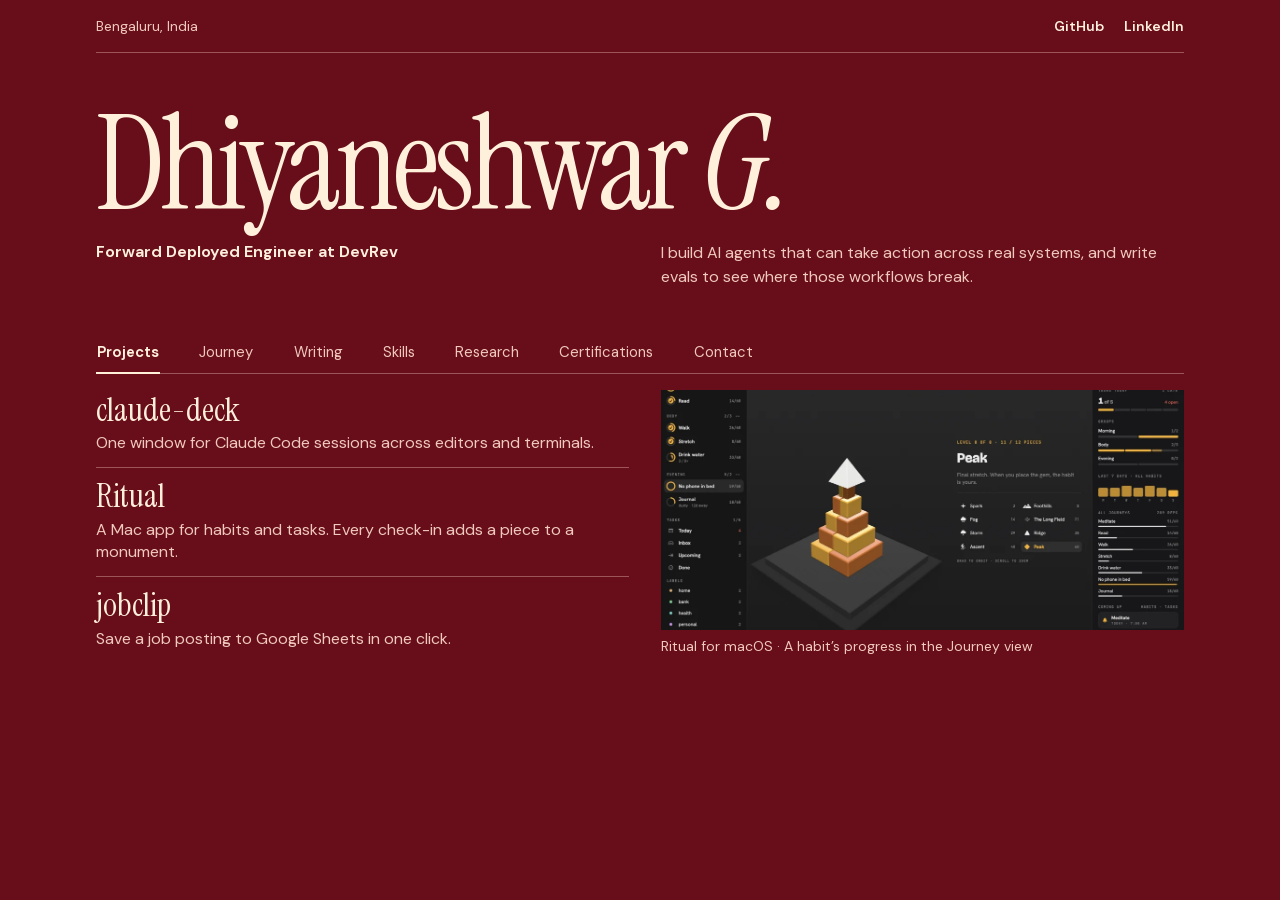
==== index.html @ d1f1e8f1 "Publish portfolio" ====
<!doctype html>
<html lang="en">
<head>
  <meta charset="utf-8">
  <meta name="viewport" content="width=device-width, initial-scale=1">
  <meta name="description" content="Dhiyaneshwar G, Forward Deployed Engineer at DevRev. Projects, experience, and writing.">
  <meta name="theme-color" content="#680d1a">
  <title>Dhiyaneshwar G.</title>
  <style>
    @font-face {
      font-family: 'Instrument Serif';
      src: url('fonts/instrument-serif.woff2') format('woff2');
      font-display: swap;
    }
    @font-face {
      font-family: 'Instrument Serif';
      src: url('fonts/instrument-serif-italic.woff2') format('woff2');
      font-style: italic;
      font-display: swap;
    }
    @font-face {
      font-family: 'DM Sans';
      src: url('fonts/dm-sans.woff2') format('woff2');
      font-weight: 400 700;
      font-display: swap;
    }

    :root {
      color-scheme: dark;
      --wine: #680d1a;
      --cream: #fff0dc;
      --muted: #f0c9bd;
      --line: #f6d9c85c;
      --serif: 'Instrument Serif', Georgia, serif;
      font-family: 'DM Sans', system-ui, sans-serif;
      color: var(--cream);
      background: var(--wine);
    }
    *, *::before, *::after { box-sizing: border-box; }
    [hidden] { display: none !important; }
    body { margin: 0; }
    h1, h2, h3, p, figure { margin: 0; }
    a { color: inherit; text-underline-offset: .24em; }
    button { font: inherit; }
    :focus-visible { outline: 2px solid var(--cream); outline-offset: 4px; }
    .wrap { width: min(68rem, calc(100% - 6rem)); margin-inline: auto; }
    .skip {
      position: absolute;
      inset: .75rem auto auto .75rem;
      z-index: 2;
      padding: .6rem .85rem;
      transform: translateY(-200%);
      background: var(--cream);
      color: var(--wine);
    }
    .skip:focus { transform: none; }
    .masthead {
      display: flex;
      align-items: center;
      justify-content: space-between;
      gap: .65rem 1rem;
      padding-block: 1.05rem;
      border-bottom: 1px solid var(--line);
      font-size: .875rem;
    }
    .location { color: var(--muted); }
    .links { display: flex; flex-wrap: wrap; gap: .4rem 1.25rem; }
    .links a { font-weight: 600; text-decoration: none; }
    .links a:hover { text-decoration: underline; }

    .intro { padding-block: clamp(2rem, 4.15vw, 4rem) clamp(1.75rem, 3.4vw, 3rem); }
    h1 {
      font: 400 clamp(4rem, 10.3vw, 9.75rem)/.88 var(--serif);
      letter-spacing: -.037em;
    }
    h1 em { font-weight: 400; }
    .intro-copy {
      display: grid;
      grid-template-columns: minmax(0, 1.02fr) minmax(0, 1fr);
      gap: .45rem 2rem;
      margin-top: 1.2rem;
    }
    .role { color: var(--cream); font-size: 1rem; font-weight: 650; }
    .bio { max-width: 46ch; color: var(--muted); line-height: 1.48; }

    .tabs {
      display: flex;
      flex-wrap: wrap;
      gap: 0 clamp(1rem, 3.1vw, 2.4rem);
      border-bottom: 1px solid var(--line);
    }
    .tabs button {
      min-height: 2.65rem;
      margin-bottom: -1px;
      padding: .6rem .06rem .63rem;
      border: 0;
      border-bottom: 2px solid transparent;
      color: var(--muted);
      background: transparent;
      cursor: pointer;
      font-size: .925rem;
    }
    .tabs button:hover, .tabs button[aria-selected='true'] { color: var(--cream); }
    .tabs button[aria-selected='true'] { border-bottom-color: var(--cream); font-weight: 650; }
    .panel { padding-block: 1rem 2.75rem; }
    .project-spread, .journey-spread {
      display: grid;
      grid-template-columns: minmax(0, 1.02fr) minmax(0, 1fr);
      align-items: start;
      gap: 1.1rem 2rem;
    }
    .project-list { list-style: none; margin: 0; padding: 0; }
    .project-list li + li { border-top: 1px solid var(--line); }
    .project-link { display: block; padding: .68rem 0 .8rem; text-decoration: none; }
    .project-list li:first-child .project-link { padding-top: .15rem; }
    .project-link h2 { font: 400 2.05rem/1.08 var(--serif); }
    .project-link p { margin-top: .26rem; color: var(--muted); line-height: 1.4; }
    .project-link:hover h2, .story:hover h2 { text-decoration: underline; text-decoration-thickness: 1px; }
    .feature { min-width: 0; }
    .feature a { display: block; }
    .feature img {
      display: block;
      width: 100%;
      max-height: 15rem;
      object-fit: cover;
      object-position: 50% 53%;
    }
    .feature figcaption { margin-top: .42rem; color: var(--muted); font-size: .875rem; }

    .route {
      position: relative;
      min-height: 11rem;
      margin: 0;
      padding: 0;
      list-style: none;
      border-bottom: 1px solid var(--line);
      background: repeating-linear-gradient(0deg, transparent 0 1.49rem, #fff0dc14 1.5rem 1.55rem);
    }
    .route::before {
      content: '';
      position: absolute;
      inset: 0;
      background: var(--muted);
      clip-path: polygon(16% 36%, 50% 56%, 83% 30%, 83% 31%, 50% 57%, 16% 37%);
    }
    .route li { position: absolute; left: var(--x); top: var(--y); width: 31%; transform: translate(-50%, -.55rem); }
    .route .bengaluru { --x: 16%; --y: 36%; }
    .route .vellore { --x: 50%; --y: 56%; }
    .route .chennai { --x: 83%; --y: 30%; }
    .stop {
      display: grid;
      justify-items: center;
      gap: .3rem;
      width: 100%;
      padding: .18rem 0;
      border: 0;
      color: var(--cream);
      background: transparent;
      cursor: pointer;
      font-weight: 650;
    }
    .stop::before { content: ''; width: .85rem; height: .85rem; border: 1px solid var(--cream); border-radius: 50%; background: var(--wine); }
    .stop:hover::before, .stop[aria-pressed='true']::before { background: var(--cream); }
    .stop[aria-pressed='true'] .stop-name { text-decoration: underline; text-underline-offset: .2em; }
    .city, .date { color: var(--muted); font-size: .875rem; font-weight: 400; }
    .journey-entry h2, .story h2 { margin: .22rem 0 .4rem; font: 400 2rem/1.1 var(--serif); }
    .journey-entry .detail { color: var(--muted); line-height: 1.5; }
    .story { display: block; width: min(100%, 39rem); padding: .25rem 0 1rem; text-decoration: none; }
    .story .date { margin-bottom: .4rem; }
    .story + .story { padding-top: .75rem; border-top: 1px solid var(--line); }
    .story p:not(.date), .compact-list dd, .contact p { color: var(--muted); line-height: 1.5; }
    .compact-list { width: min(100%, 43rem); margin: 0; }
    .compact-list > div { padding-block: .62rem; }
    .compact-list > div:first-child { padding-top: .2rem; }
    .compact-list > div + div { border-top: 1px solid var(--line); }
    .compact-list dt { font: 400 1.7rem/1.05 var(--serif); }
    .compact-list dd { margin: .28rem 0 0; }
    .contact a { color: var(--cream); }

    @media (max-width: 44rem) {
      .wrap { width: calc(100% - 2.5rem); }
      .intro-copy, .project-spread, .journey-spread { grid-template-columns: 1fr; }
      .intro { padding-block: 2.4rem 1.4rem; }
      h1 { font-size: clamp(3.25rem, 12.1vw, 5.8rem); }
      .bio { max-width: 52ch; }
      .feature img { max-height: 12.5rem; }
    }
    @media (max-width: 24rem) {
      .wrap { width: calc(100% - 2rem); }
      .links { gap: .3rem .8rem; }
      .tabs { column-gap: 1.05rem; }
      h1 { font-size: clamp(2.85rem, 12.5vw, 3.5rem); }
    }
  </style>
</head>
<body>
  <a class="skip" href="#work">Skip to work</a>
  <header class="masthead wrap">
    <p class="location">Bengaluru, India</p>
    <nav class="links" aria-label="Find me online">
      <a href="https://github.com/Dhiyaneshwar05">GitHub</a>
      <a href="https://www.linkedin.com/in/dhiyanesh-g/">LinkedIn</a>
    </nav>
  </header>

  <main class="wrap" id="work" tabindex="-1">
    <div class="intro">
      <h1>Dhiyaneshwar <em>G.</em></h1>
      <div class="intro-copy">
        <p class="role">Forward Deployed Engineer at DevRev</p>
        <p class="bio">I build AI agents that can take action across real systems, and write evals to see where those workflows break.</p>
      </div>
    </div>

    <div class="tabs" role="tablist" aria-label="Portfolio sections">
      <button type="button" role="tab" id="tab-projects" aria-controls="projects" aria-selected="true">Projects</button>
      <button type="button" role="tab" id="tab-journey" aria-controls="journey" aria-selected="false" tabindex="-1">Journey</button>
      <button type="button" role="tab" id="tab-writing" aria-controls="writing" aria-selected="false" tabindex="-1">Writing</button>
      <button type="button" role="tab" id="tab-skills" aria-controls="skills" aria-selected="false" tabindex="-1">Skills</button>
      <button type="button" role="tab" id="tab-research" aria-controls="research" aria-selected="false" tabindex="-1">Research</button>
      <button type="button" role="tab" id="tab-certifications" aria-controls="certifications" aria-selected="false" tabindex="-1">Certifications</button>
      <button type="button" role="tab" id="tab-contact" aria-controls="contact" aria-selected="false" tabindex="-1">Contact</button>
    </div>

    <section class="panel" id="projects" role="tabpanel" aria-labelledby="tab-projects">
      <div class="project-spread">
        <ul class="project-list">
          <li><a class="project-link" href="https://github.com/Dhiyaneshwar05/claude-deck">
            <h2>claude-deck</h2>
            <p>One window for Claude Code sessions across editors and terminals.</p>
          </a></li>
          <li><a class="project-link" href="https://github.com/Dhiyaneshwar05/ritual">
            <h2>Ritual</h2>
            <p>A Mac app for habits and tasks. Every check-in adds a piece to a monument.</p>
          </a></li>
          <li><a class="project-link" href="https://github.com/Dhiyaneshwar05/jobclip">
            <h2>jobclip</h2>
            <p>Save a job posting to Google Sheets in one click.</p>
          </a></li>
        </ul>
        <figure class="feature">
          <a href="https://github.com/Dhiyaneshwar05/ritual"><img src="assets/ritual-journey.webp" width="1120" height="700" alt="Ritual for macOS showing a monument built from habit check-ins"></a>
          <figcaption>Ritual for macOS · A habit’s progress in the Journey view</figcaption>
        </figure>
      </div>
    </section>

    <section class="panel" id="journey" role="tabpanel" aria-labelledby="tab-journey" hidden>
      <div class="journey-spread">
        <ol class="route" aria-label="Experience and education by city">
          <li class="vellore"><button class="stop" type="button" aria-pressed="false" aria-controls="stop-vit"><span class="stop-name">VIT</span><span class="city">Vellore</span></button></li>
          <li class="chennai"><button class="stop" type="button" aria-pressed="false" aria-controls="stop-nokia"><span class="stop-name">Nokia</span><span class="city">Chennai</span></button></li>
          <li class="bengaluru"><button class="stop" type="button" aria-pressed="true" aria-controls="stop-devrev"><span class="stop-name">DevRev</span><span class="city">Bengaluru</span></button></li>
        </ol>
        <div>
          <article class="journey-entry" id="stop-vit" hidden>
            <p class="date">2019–2024</p>
            <h2>Vellore Institute of Technology</h2>
            <p class="detail">Integrated M.Tech in Computer Science, specializing in Data Science.</p>
          </article>
          <article class="journey-entry" id="stop-nokia" hidden>
            <p class="date">Aug 2023–May 2024</p>
            <h2>Nokia · R&amp;D software engineering intern</h2>
            <p class="detail">Built Python automation and prototyped retrieval-augmented tooling.</p>
          </article>
          <article class="journey-entry" id="stop-devrev">
            <p class="date">Nov 2024–present</p>
            <h2>DevRev · Forward Deployed Engineer</h2>
            <p class="detail">Build and deploy AI agents with customer teams. Work across tool integrations, workflow reliability, and evals before rollout.</p>
          </article>
        </div>
      </div>
    </section>

    <section class="panel" id="writing" role="tabpanel" aria-labelledby="tab-writing" hidden>
      <a class="story" href="https://medium.com/@dhiyanu/riding-the-wave-of-generative-ai-navigating-collaboration-innovation-and-the-future-72f41212630f">
        <p class="date"><time datetime="2024-05-24">May 24, 2024</time> · Medium</p>
        <h2>Riding the Wave of Generative AI, LLMs: Navigating Collaboration, Innovation, and the Future</h2>
      </a>
      <a class="story" href="https://in.linkedin.com/in/dhiyanesh-g">
        <p class="date">LinkedIn</p>
        <h2>Posts and updates</h2>
        <p>Short updates on applied AI and my work at DevRev.</p>
      </a>
    </section>

    <section class="panel" id="skills" role="tabpanel" aria-labelledby="tab-skills" hidden>
      <dl class="compact-list">
        <div><dt>AI agents</dt><dd>Agent harnesses, tool calling, MCP, and multi-step workflows.</dd></div>
        <div><dt>Evaluation and retrieval</dt><dd>Multi-turn evals, LLM-as-judge, and retrieval-augmented generation.</dd></div>
        <div><dt>Development</dt><dd>Python, SQL, TypeScript, FastAPI, Docker, and AWS Bedrock.</dd></div>
      </dl>
    </section>

    <section class="panel" id="research" role="tabpanel" aria-labelledby="tab-research" hidden>
      <dl class="compact-list">
        <div><dt>Coding agent harnesses</dt><dd>Explored how editors and terminals expose session events while planning claude-deck.</dd></div>
        <div><dt>Agent evals</dt><dd>Exploring how to test tool choices and outcomes across a whole conversation.</dd></div>
      </dl>
    </section>

    <section class="panel" id="certifications" role="tabpanel" aria-labelledby="tab-certifications" hidden>
      <dl class="compact-list">
        <div><dt>Machine Learning Specialization</dt><dd>Stanford Online · Coursera</dd></div>
        <div><dt>Google Data Analytics</dt><dd>Google · Coursera</dd></div>
        <div><dt>OCI Generative AI Certified Professional</dt><dd>Oracle · Issued July 2024, expired July 2026</dd></div>
      </dl>
    </section>

    <section class="panel contact" id="contact" role="tabpanel" aria-labelledby="tab-contact" hidden>
      <p>For work or collaborations, <a href="https://www.linkedin.com/in/dhiyanesh-g/">reach me on LinkedIn</a>.</p>
    </section>
  </main>

  <script>
    const tabs = Array.from(document.querySelectorAll('[role="tab"]'));
    const stops = Array.from(document.querySelectorAll('.stop'));

    function selectTab(tab) {
      for (const item of tabs) {
        const selected = item === tab;
        item.setAttribute('aria-selected', selected);
        item.tabIndex = selected ? 0 : -1;
        document.getElementById(item.getAttribute('aria-controls')).hidden = !selected;
      }
    }

    function openTab(tab) {
      const hash = '#' + tab.getAttribute('aria-controls');
      if (location.hash !== hash) history.pushState(null, '', hash);
      selectTab(tab);
    }

    function restoreTab() {
      const panel = location.hash.slice(1);
      selectTab(tabs.find((tab) => tab.getAttribute('aria-controls') === panel) || tabs[0]);
    }

    tabs.forEach((tab, index) => {
      tab.addEventListener('click', () => openTab(tab));
      tab.addEventListener('keydown', (event) => {
        const destinations = {
          ArrowRight: (index + 1) % tabs.length,
          ArrowLeft: (index + tabs.length - 1) % tabs.length,
          Home: 0,
          End: tabs.length - 1
        };
        if (!Object.hasOwn(destinations, event.key)) return;
        event.preventDefault();
        const next = tabs[destinations[event.key]];
        openTab(next);
        next.focus();
      });
    });

    stops.forEach((stop) => {
      stop.addEventListener('click', () => {
        for (const item of stops) {
          const selected = item === stop;
          item.setAttribute('aria-pressed', selected);
          document.getElementById(item.getAttribute('aria-controls')).hidden = !selected;
        }
      });
    });

    window.addEventListener('hashchange', restoreTab);
    restoreTab();
  </script>
</body>
</html>
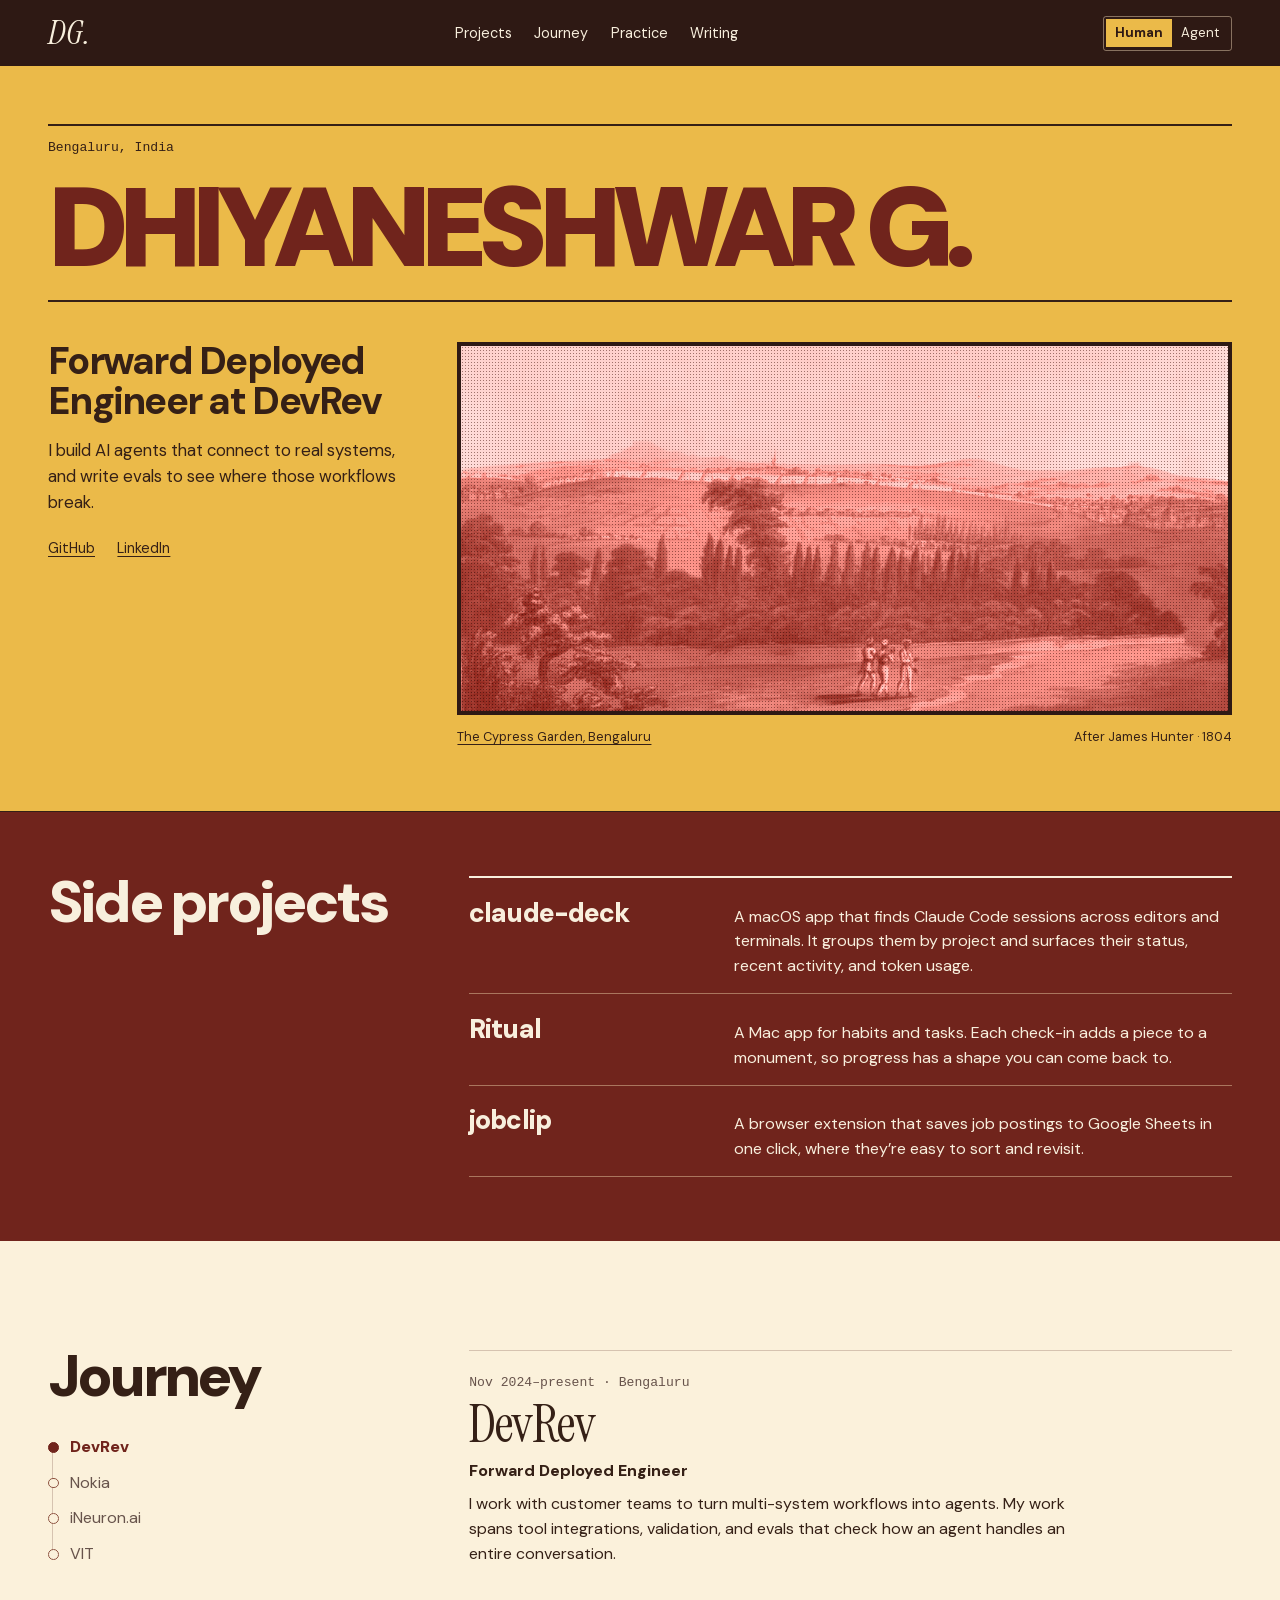
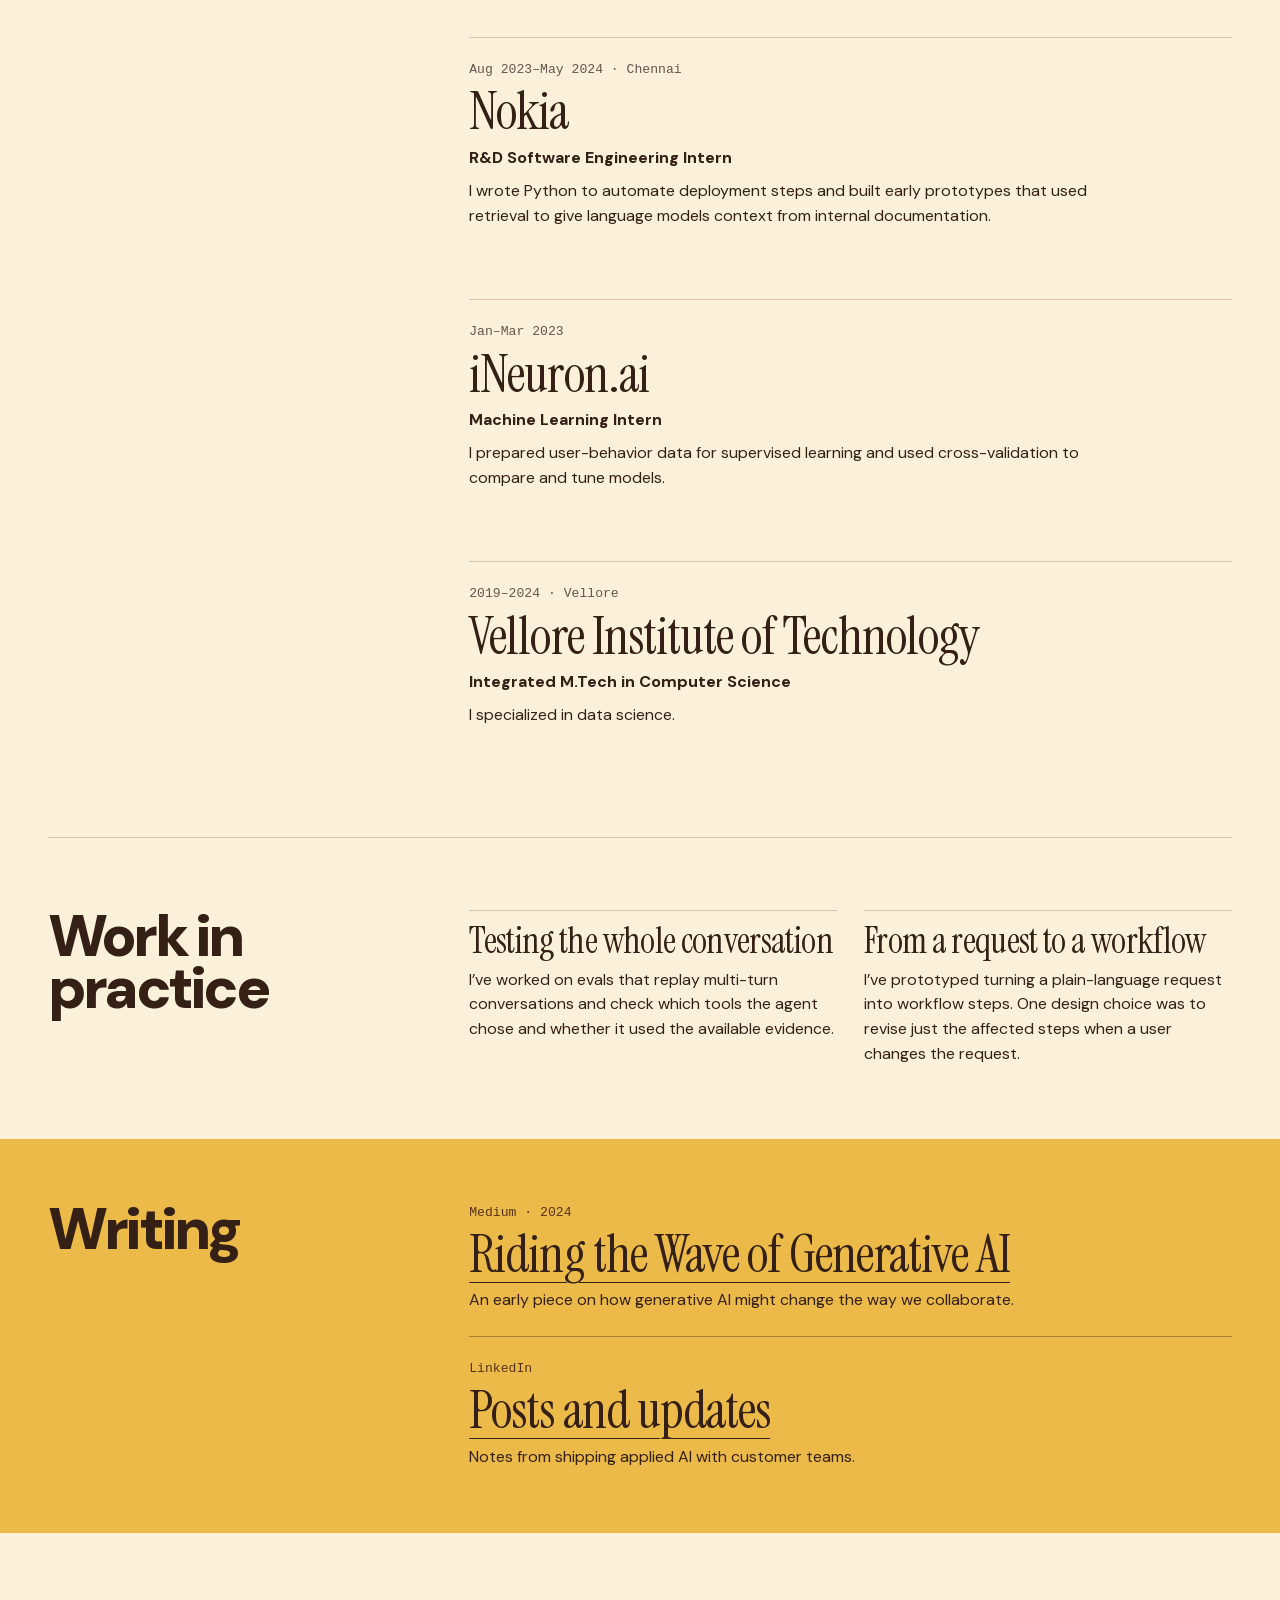
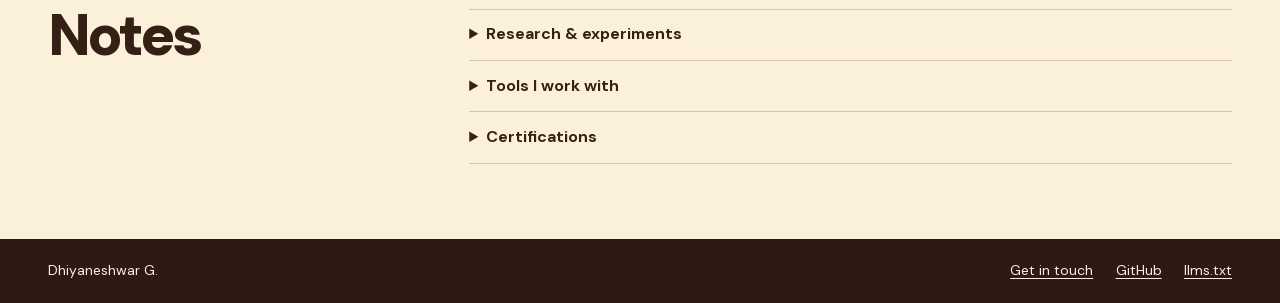
==== commit 54a8978e: "Publish Paperback portfolio and Agent view" ====
--- a/index.html
+++ b/index.html
@@ -3,368 +3,170 @@
 <head>
   <meta charset="utf-8">
   <meta name="viewport" content="width=device-width, initial-scale=1">
-  <meta name="description" content="Dhiyaneshwar G, Forward Deployed Engineer at DevRev. Projects, experience, and writing.">
-  <meta name="theme-color" content="#680d1a">
-  <title>Dhiyaneshwar G.</title>
-  <style>
-    @font-face {
-      font-family: 'Instrument Serif';
-      src: url('fonts/instrument-serif.woff2') format('woff2');
-      font-display: swap;
-    }
-    @font-face {
-      font-family: 'Instrument Serif';
-      src: url('fonts/instrument-serif-italic.woff2') format('woff2');
-      font-style: italic;
-      font-display: swap;
-    }
-    @font-face {
-      font-family: 'DM Sans';
-      src: url('fonts/dm-sans.woff2') format('woff2');
-      font-weight: 400 700;
-      font-display: swap;
-    }
-
-    :root {
-      color-scheme: dark;
-      --wine: #680d1a;
-      --cream: #fff0dc;
-      --muted: #f0c9bd;
-      --line: #f6d9c85c;
-      --serif: 'Instrument Serif', Georgia, serif;
-      font-family: 'DM Sans', system-ui, sans-serif;
-      color: var(--cream);
-      background: var(--wine);
-    }
-    *, *::before, *::after { box-sizing: border-box; }
-    [hidden] { display: none !important; }
-    body { margin: 0; }
-    h1, h2, h3, p, figure { margin: 0; }
-    a { color: inherit; text-underline-offset: .24em; }
-    button { font: inherit; }
-    :focus-visible { outline: 2px solid var(--cream); outline-offset: 4px; }
-    .wrap { width: min(68rem, calc(100% - 6rem)); margin-inline: auto; }
-    .skip {
-      position: absolute;
-      inset: .75rem auto auto .75rem;
-      z-index: 2;
-      padding: .6rem .85rem;
-      transform: translateY(-200%);
-      background: var(--cream);
-      color: var(--wine);
-    }
-    .skip:focus { transform: none; }
-    .masthead {
-      display: flex;
-      align-items: center;
-      justify-content: space-between;
-      gap: .65rem 1rem;
-      padding-block: 1.05rem;
-      border-bottom: 1px solid var(--line);
-      font-size: .875rem;
-    }
-    .location { color: var(--muted); }
-    .links { display: flex; flex-wrap: wrap; gap: .4rem 1.25rem; }
-    .links a { font-weight: 600; text-decoration: none; }
-    .links a:hover { text-decoration: underline; }
-
-    .intro { padding-block: clamp(2rem, 4.15vw, 4rem) clamp(1.75rem, 3.4vw, 3rem); }
-    h1 {
-      font: 400 clamp(4rem, 10.3vw, 9.75rem)/.88 var(--serif);
-      letter-spacing: -.037em;
-    }
-    h1 em { font-weight: 400; }
-    .intro-copy {
-      display: grid;
-      grid-template-columns: minmax(0, 1.02fr) minmax(0, 1fr);
-      gap: .45rem 2rem;
-      margin-top: 1.2rem;
-    }
-    .role { color: var(--cream); font-size: 1rem; font-weight: 650; }
-    .bio { max-width: 46ch; color: var(--muted); line-height: 1.48; }
-
-    .tabs {
-      display: flex;
-      flex-wrap: wrap;
-      gap: 0 clamp(1rem, 3.1vw, 2.4rem);
-      border-bottom: 1px solid var(--line);
-    }
-    .tabs button {
-      min-height: 2.65rem;
-      margin-bottom: -1px;
-      padding: .6rem .06rem .63rem;
-      border: 0;
-      border-bottom: 2px solid transparent;
-      color: var(--muted);
-      background: transparent;
-      cursor: pointer;
-      font-size: .925rem;
-    }
-    .tabs button:hover, .tabs button[aria-selected='true'] { color: var(--cream); }
-    .tabs button[aria-selected='true'] { border-bottom-color: var(--cream); font-weight: 650; }
-    .panel { padding-block: 1rem 2.75rem; }
-    .project-spread, .journey-spread {
-      display: grid;
-      grid-template-columns: minmax(0, 1.02fr) minmax(0, 1fr);
-      align-items: start;
-      gap: 1.1rem 2rem;
-    }
-    .project-list { list-style: none; margin: 0; padding: 0; }
-    .project-list li + li { border-top: 1px solid var(--line); }
-    .project-link { display: block; padding: .68rem 0 .8rem; text-decoration: none; }
-    .project-list li:first-child .project-link { padding-top: .15rem; }
-    .project-link h2 { font: 400 2.05rem/1.08 var(--serif); }
-    .project-link p { margin-top: .26rem; color: var(--muted); line-height: 1.4; }
-    .project-link:hover h2, .story:hover h2 { text-decoration: underline; text-decoration-thickness: 1px; }
-    .feature { min-width: 0; }
-    .feature a { display: block; }
-    .feature img {
-      display: block;
-      width: 100%;
-      max-height: 15rem;
-      object-fit: cover;
-      object-position: 50% 53%;
-    }
-    .feature figcaption { margin-top: .42rem; color: var(--muted); font-size: .875rem; }
-
-    .route {
-      position: relative;
-      min-height: 11rem;
-      margin: 0;
-      padding: 0;
-      list-style: none;
-      border-bottom: 1px solid var(--line);
-      background: repeating-linear-gradient(0deg, transparent 0 1.49rem, #fff0dc14 1.5rem 1.55rem);
-    }
-    .route::before {
-      content: '';
-      position: absolute;
-      inset: 0;
-      background: var(--muted);
-      clip-path: polygon(16% 36%, 50% 56%, 83% 30%, 83% 31%, 50% 57%, 16% 37%);
-    }
-    .route li { position: absolute; left: var(--x); top: var(--y); width: 31%; transform: translate(-50%, -.55rem); }
-    .route .bengaluru { --x: 16%; --y: 36%; }
-    .route .vellore { --x: 50%; --y: 56%; }
-    .route .chennai { --x: 83%; --y: 30%; }
-    .stop {
-      display: grid;
-      justify-items: center;
-      gap: .3rem;
-      width: 100%;
-      padding: .18rem 0;
-      border: 0;
-      color: var(--cream);
-      background: transparent;
-      cursor: pointer;
-      font-weight: 650;
-    }
-    .stop::before { content: ''; width: .85rem; height: .85rem; border: 1px solid var(--cream); border-radius: 50%; background: var(--wine); }
-    .stop:hover::before, .stop[aria-pressed='true']::before { background: var(--cream); }
-    .stop[aria-pressed='true'] .stop-name { text-decoration: underline; text-underline-offset: .2em; }
-    .city, .date { color: var(--muted); font-size: .875rem; font-weight: 400; }
-    .journey-entry h2, .story h2 { margin: .22rem 0 .4rem; font: 400 2rem/1.1 var(--serif); }
-    .journey-entry .detail { color: var(--muted); line-height: 1.5; }
-    .story { display: block; width: min(100%, 39rem); padding: .25rem 0 1rem; text-decoration: none; }
-    .story .date { margin-bottom: .4rem; }
-    .story + .story { padding-top: .75rem; border-top: 1px solid var(--line); }
-    .story p:not(.date), .compact-list dd, .contact p { color: var(--muted); line-height: 1.5; }
-    .compact-list { width: min(100%, 43rem); margin: 0; }
-    .compact-list > div { padding-block: .62rem; }
-    .compact-list > div:first-child { padding-top: .2rem; }
-    .compact-list > div + div { border-top: 1px solid var(--line); }
-    .compact-list dt { font: 400 1.7rem/1.05 var(--serif); }
-    .compact-list dd { margin: .28rem 0 0; }
-    .contact a { color: var(--cream); }
-
-    @media (max-width: 44rem) {
-      .wrap { width: calc(100% - 2.5rem); }
-      .intro-copy, .project-spread, .journey-spread { grid-template-columns: 1fr; }
-      .intro { padding-block: 2.4rem 1.4rem; }
-      h1 { font-size: clamp(3.25rem, 12.1vw, 5.8rem); }
-      .bio { max-width: 52ch; }
-      .feature img { max-height: 12.5rem; }
-    }
-    @media (max-width: 24rem) {
-      .wrap { width: calc(100% - 2rem); }
-      .links { gap: .3rem .8rem; }
-      .tabs { column-gap: 1.05rem; }
-      h1 { font-size: clamp(2.85rem, 12.5vw, 3.5rem); }
-    }
-  </style>
+  <meta name="description" content="Dhiyaneshwar G., Forward Deployed Engineer at DevRev. AI agents, evals, and side projects.">
+  <link rel="alternate" type="text/plain" href="llms.txt" title="Portfolio for LLMs">
+  <link rel="stylesheet" href="style.css">
+  <link rel="stylesheet" href="paperback.css">
+  <title>Dhiyaneshwar G. — Portfolio</title>
 </head>
-<body>
-  <a class="skip" href="#work">Skip to work</a>
-  <header class="masthead wrap">
-    <p class="location">Bengaluru, India</p>
-    <nav class="links" aria-label="Find me online">
-      <a href="https://github.com/Dhiyaneshwar05">GitHub</a>
-      <a href="https://www.linkedin.com/in/dhiyanesh-g/">LinkedIn</a>
-    </nav>
+<body class="paperback">
+  <a class="skip" href="#main">Skip to content</a>
+  <header class="masthead">
+    <div class="wrap bar">
+      <a class="signature" href="#top" aria-label="Dhiyaneshwar G., back to top">DG.</a>
+      <nav class="sections" aria-label="Sections">
+        <a href="#work">Projects</a><a href="#journey">Journey</a><a href="#research">Practice</a><a href="#writing">Writing</a>
+      </nav>
+      <nav class="view" aria-label="Portfolio view">
+        <a href="./" aria-current="page">Human</a><a href="agent.html">Agent</a>
+      </nav>
+    </div>
   </header>
-
-  <main class="wrap" id="work" tabindex="-1">
-    <div class="intro">
-      <h1>Dhiyaneshwar <em>G.</em></h1>
-      <div class="intro-copy">
-        <p class="role">Forward Deployed Engineer at DevRev</p>
-        <p class="bio">I build AI agents that can take action across real systems, and write evals to see where those workflows break.</p>
-      </div>
-    </div>
-
-    <div class="tabs" role="tablist" aria-label="Portfolio sections">
-      <button type="button" role="tab" id="tab-projects" aria-controls="projects" aria-selected="true">Projects</button>
-      <button type="button" role="tab" id="tab-journey" aria-controls="journey" aria-selected="false" tabindex="-1">Journey</button>
-      <button type="button" role="tab" id="tab-writing" aria-controls="writing" aria-selected="false" tabindex="-1">Writing</button>
-      <button type="button" role="tab" id="tab-skills" aria-controls="skills" aria-selected="false" tabindex="-1">Skills</button>
-      <button type="button" role="tab" id="tab-research" aria-controls="research" aria-selected="false" tabindex="-1">Research</button>
-      <button type="button" role="tab" id="tab-certifications" aria-controls="certifications" aria-selected="false" tabindex="-1">Certifications</button>
-      <button type="button" role="tab" id="tab-contact" aria-controls="contact" aria-selected="false" tabindex="-1">Contact</button>
-    </div>
-
-    <section class="panel" id="projects" role="tabpanel" aria-labelledby="tab-projects">
-      <div class="project-spread">
-        <ul class="project-list">
-          <li><a class="project-link" href="https://github.com/Dhiyaneshwar05/claude-deck">
-            <h2>claude-deck</h2>
-            <p>One window for Claude Code sessions across editors and terminals.</p>
-          </a></li>
-          <li><a class="project-link" href="https://github.com/Dhiyaneshwar05/ritual">
-            <h2>Ritual</h2>
-            <p>A Mac app for habits and tasks. Every check-in adds a piece to a monument.</p>
-          </a></li>
-          <li><a class="project-link" href="https://github.com/Dhiyaneshwar05/jobclip">
-            <h2>jobclip</h2>
-            <p>Save a job posting to Google Sheets in one click.</p>
-          </a></li>
-        </ul>
-        <figure class="feature">
-          <a href="https://github.com/Dhiyaneshwar05/ritual"><img src="assets/ritual-journey.webp" width="1120" height="700" alt="Ritual for macOS showing a monument built from habit check-ins"></a>
-          <figcaption>Ritual for macOS · A habit’s progress in the Journey view</figcaption>
+  <main id="main">
+    <section class="cover" id="top" aria-labelledby="name">
+      <div class="wrap cover-grid">
+        <div class="paperback-title">
+          <p class="place">Bengaluru, India</p>
+          <h1 id="name">Dhiyaneshwar G.</h1>
+        </div>
+        <div class="cover-copy">
+          <p class="role">Forward Deployed Engineer at DevRev</p>
+          <p class="intro">I build AI agents that connect to real systems, and write evals to see where those workflows break.</p>
+          <div class="cover-links"><a href="https://github.com/Dhiyaneshwar05">GitHub</a><a href="https://www.linkedin.com/in/dhiyanesh-g/">LinkedIn</a></div>
+        </div>
+        <figure class="cover-art">
+          <div class="paperback-print" role="img" aria-label="An archival print of Bengaluru’s Cypress Garden, tinted oxblood with a halftone texture"></div>
+          <figcaption><a href="https://commons.wikimedia.org/wiki/File:East_view_of_Bangalore,_with_the_cypress_garden,_from_a_pagoda..jpg">The Cypress Garden, Bengaluru</a><span>After James Hunter · 1804</span></figcaption>
         </figure>
       </div>
     </section>
 
-    <section class="panel" id="journey" role="tabpanel" aria-labelledby="tab-journey" hidden>
-      <div class="journey-spread">
-        <ol class="route" aria-label="Experience and education by city">
-          <li class="vellore"><button class="stop" type="button" aria-pressed="false" aria-controls="stop-vit"><span class="stop-name">VIT</span><span class="city">Vellore</span></button></li>
-          <li class="chennai"><button class="stop" type="button" aria-pressed="false" aria-controls="stop-nokia"><span class="stop-name">Nokia</span><span class="city">Chennai</span></button></li>
-          <li class="bengaluru"><button class="stop" type="button" aria-pressed="true" aria-controls="stop-devrev"><span class="stop-name">DevRev</span><span class="city">Bengaluru</span></button></li>
-        </ol>
-        <div>
-          <article class="journey-entry" id="stop-vit" hidden>
-            <p class="date">2019–2024</p>
-            <h2>Vellore Institute of Technology</h2>
-            <p class="detail">Integrated M.Tech in Computer Science, specializing in Data Science.</p>
+    <section class="projects" id="work" aria-labelledby="projects-heading">
+      <div class="wrap section-grid">
+        <h2 id="projects-heading">Side projects</h2>
+        <ul class="project-list">
+          <li><a href="https://github.com/Dhiyaneshwar05/claude-deck"><strong>claude-deck</strong><span>A macOS app that finds Claude Code sessions across editors and terminals. It groups them by project and surfaces their status, recent activity, and token usage.</span></a></li>
+          <li><a href="https://github.com/Dhiyaneshwar05/ritual"><strong>Ritual</strong><span>A Mac app for habits and tasks. Each check-in adds a piece to a monument, so progress has a shape you can come back to.</span></a></li>
+          <li><a href="https://github.com/Dhiyaneshwar05/jobclip"><strong>jobclip</strong><span>A browser extension that saves job postings to Google Sheets in one click, where they’re easy to sort and revisit.</span></a></li>
+        </ul>
+      </div>
+    </section>
+
+    <section class="wrap section-grid journey" id="journey" aria-labelledby="journey-heading">
+      <div class="journey-index">
+        <h2 id="journey-heading">Journey</h2>
+        <nav aria-label="Journey milestones">
+          <ol>
+            <li><a href="#devrev" aria-current="location">DevRev</a></li>
+            <li><a href="#nokia">Nokia</a></li>
+            <li><a href="#ineuron">iNeuron.ai</a></li>
+            <li><a href="#vit">VIT</a></li>
+          </ol>
+        </nav>
+      </div>
+      <div class="chapters">
+        <article id="devrev">
+          <p class="dateline"><time datetime="2024-11">Nov 2024</time>–present · Bengaluru</p>
+          <h3>DevRev</h3>
+          <p class="chapter-role">Forward Deployed Engineer</p>
+          <p>I work with customer teams to turn multi-system workflows into agents. My work spans tool integrations, validation, and evals that check how an agent handles an entire conversation.</p>
+        </article>
+        <article id="nokia">
+          <p class="dateline"><time datetime="2023-08">Aug 2023</time>–<time datetime="2024-05">May 2024</time> · Chennai</p>
+          <h3>Nokia</h3>
+          <p class="chapter-role">R&amp;D Software Engineering Intern</p>
+          <p>I wrote Python to automate deployment steps and built early prototypes that used retrieval to give language models context from internal documentation.</p>
+        </article>
+        <article id="ineuron">
+          <p class="dateline"><time datetime="2023-01">Jan</time>–<time datetime="2023-03">Mar 2023</time></p>
+          <h3>iNeuron.ai</h3>
+          <p class="chapter-role">Machine Learning Intern</p>
+          <p>I prepared user-behavior data for supervised learning and used cross-validation to compare and tune models.</p>
+        </article>
+        <article id="vit">
+          <p class="dateline"><time datetime="2019">2019</time>–<time datetime="2024">2024</time> · Vellore</p>
+          <h3>Vellore Institute of Technology</h3>
+          <p class="chapter-role">Integrated M.Tech in Computer Science</p>
+          <p>I specialized in data science.</p>
+        </article>
+      </div>
+    </section>
+
+    <section class="wrap section-grid practice" id="research" aria-labelledby="research-heading">
+      <h2 id="research-heading">Work in practice</h2>
+      <div class="practice-list">
+        <article>
+          <h3>Testing the whole conversation</h3>
+          <p>I’ve worked on evals that replay multi-turn conversations and check which tools the agent chose and whether it used the available evidence.</p>
+        </article>
+        <article>
+          <h3>From a request to a workflow</h3>
+          <p>I’ve prototyped turning a plain-language request into workflow steps. One design choice was to revise just the affected steps when a user changes the request.</p>
+        </article>
+      </div>
+    </section>
+
+    <section class="writing" id="writing" aria-labelledby="writing-heading">
+      <div class="wrap section-grid">
+        <h2 id="writing-heading">Writing</h2>
+        <div class="writing-list">
+          <article>
+            <p class="dateline">Medium · <time datetime="2024">2024</time></p>
+            <h3><a href="https://medium.com/@dhiyanu/riding-the-wave-of-generative-ai-navigating-collaboration-innovation-and-the-future-72f41212630f">Riding the Wave of Generative AI</a></h3>
+            <p>An early piece on how generative AI might change the way we collaborate.</p>
           </article>
-          <article class="journey-entry" id="stop-nokia" hidden>
-            <p class="date">Aug 2023–May 2024</p>
-            <h2>Nokia · R&amp;D software engineering intern</h2>
-            <p class="detail">Built Python automation and prototyped retrieval-augmented tooling.</p>
-          </article>
-          <article class="journey-entry" id="stop-devrev">
-            <p class="date">Nov 2024–present</p>
-            <h2>DevRev · Forward Deployed Engineer</h2>
-            <p class="detail">Build and deploy AI agents with customer teams. Work across tool integrations, workflow reliability, and evals before rollout.</p>
+          <article>
+            <p class="dateline">LinkedIn</p>
+            <h3><a href="https://in.linkedin.com/in/dhiyanesh-g">Posts and updates</a></h3>
+            <p>Notes from shipping applied AI with customer teams.</p>
           </article>
         </div>
       </div>
     </section>
 
-    <section class="panel" id="writing" role="tabpanel" aria-labelledby="tab-writing" hidden>
-      <a class="story" href="https://medium.com/@dhiyanu/riding-the-wave-of-generative-ai-navigating-collaboration-innovation-and-the-future-72f41212630f">
-        <p class="date"><time datetime="2024-05-24">May 24, 2024</time> · Medium</p>
-        <h2>Riding the Wave of Generative AI, LLMs: Navigating Collaboration, Innovation, and the Future</h2>
-      </a>
-      <a class="story" href="https://in.linkedin.com/in/dhiyanesh-g">
-        <p class="date">LinkedIn</p>
-        <h2>Posts and updates</h2>
-        <p>Short updates on applied AI and my work at DevRev.</p>
-      </a>
-    </section>
-
-    <section class="panel" id="skills" role="tabpanel" aria-labelledby="tab-skills" hidden>
-      <dl class="compact-list">
-        <div><dt>AI agents</dt><dd>Agent harnesses, tool calling, MCP, and multi-step workflows.</dd></div>
-        <div><dt>Evaluation and retrieval</dt><dd>Multi-turn evals, LLM-as-judge, and retrieval-augmented generation.</dd></div>
-        <div><dt>Development</dt><dd>Python, SQL, TypeScript, FastAPI, Docker, and AWS Bedrock.</dd></div>
-      </dl>
-    </section>
-
-    <section class="panel" id="research" role="tabpanel" aria-labelledby="tab-research" hidden>
-      <dl class="compact-list">
-        <div><dt>Coding agent harnesses</dt><dd>Explored how editors and terminals expose session events while planning claude-deck.</dd></div>
-        <div><dt>Agent evals</dt><dd>Exploring how to test tool choices and outcomes across a whole conversation.</dd></div>
-      </dl>
-    </section>
-
-    <section class="panel" id="certifications" role="tabpanel" aria-labelledby="tab-certifications" hidden>
-      <dl class="compact-list">
-        <div><dt>Machine Learning Specialization</dt><dd>Stanford Online · Coursera</dd></div>
-        <div><dt>Google Data Analytics</dt><dd>Google · Coursera</dd></div>
-        <div><dt>OCI Generative AI Certified Professional</dt><dd>Oracle · Issued July 2024, expired July 2026</dd></div>
-      </dl>
-    </section>
-
-    <section class="panel contact" id="contact" role="tabpanel" aria-labelledby="tab-contact" hidden>
-      <p>For work or collaborations, <a href="https://www.linkedin.com/in/dhiyanesh-g/">reach me on LinkedIn</a>.</p>
+    <section class="wrap section-grid notes" id="notes" aria-labelledby="notes-heading">
+      <h2 id="notes-heading">Notes</h2>
+      <div class="details">
+        <details><summary>Research &amp; experiments</summary>
+          <p>I’ve been exploring how coding-agent harnesses expose session state to other tools.</p>
+          <p>I’ve also prototyped ways to turn documents into structured records and link generated answers back to their sources.</p>
+        </details>
+        <details><summary>Tools I work with</summary>
+          <p>Python, TypeScript, and SQL. Tool calling, MCP, retrieval, and multi-turn evals.</p>
+        </details>
+        <details><summary>Certifications</summary>
+          <ul><li>Machine Learning Specialization · Stanford Online, Coursera</li><li>Google Data Analytics · Coursera</li></ul>
+        </details>
+      </div>
     </section>
   </main>
-
+  <footer class="footer" id="contact">
+    <div class="wrap bar"><span>Dhiyaneshwar G.</span><nav aria-label="Contact and plain text"><a href="https://www.linkedin.com/in/dhiyanesh-g/">Get in touch</a><a href="https://github.com/Dhiyaneshwar05">GitHub</a><a href="llms.txt">llms.txt</a></nav></div>
+  </footer>
   <script>
-    const tabs = Array.from(document.querySelectorAll('[role="tab"]'));
-    const stops = Array.from(document.querySelectorAll('.stop'));
-
-    function selectTab(tab) {
-      for (const item of tabs) {
-        const selected = item === tab;
-        item.setAttribute('aria-selected', selected);
-        item.tabIndex = selected ? 0 : -1;
-        document.getElementById(item.getAttribute('aria-controls')).hidden = !selected;
+    const milestones = Array.from(document.querySelectorAll('.journey-index a'));
+    const chapters = milestones.map((link) => document.getElementById(link.hash.slice(1)));
+    const updateJourney = () => {
+      const readingLine = Math.min(150, window.innerHeight * 0.22);
+      const active = chapters.findLastIndex((chapter) => chapter.getBoundingClientRect().top <= readingLine);
+      for (const [index, link] of milestones.entries()) {
+        if (index === Math.max(0, active)) link.setAttribute('aria-current', 'location');
+        else link.removeAttribute('aria-current');
       }
+    };
+    let scheduled = false;
+    function queueJourneyUpdate() {
+      if (scheduled) return;
+      scheduled = true;
+      requestAnimationFrame(() => {
+        scheduled = false;
+        updateJourney();
+      });
     }
-
-    function openTab(tab) {
-      const hash = '#' + tab.getAttribute('aria-controls');
-      if (location.hash !== hash) history.pushState(null, '', hash);
-      selectTab(tab);
-    }
-
-    function restoreTab() {
-      const panel = location.hash.slice(1);
-      selectTab(tabs.find((tab) => tab.getAttribute('aria-controls') === panel) || tabs[0]);
-    }
-
-    tabs.forEach((tab, index) => {
-      tab.addEventListener('click', () => openTab(tab));
-      tab.addEventListener('keydown', (event) => {
-        const destinations = {
-          ArrowRight: (index + 1) % tabs.length,
-          ArrowLeft: (index + tabs.length - 1) % tabs.length,
-          Home: 0,
-          End: tabs.length - 1
-        };
-        if (!Object.hasOwn(destinations, event.key)) return;
-        event.preventDefault();
-        const next = tabs[destinations[event.key]];
-        openTab(next);
-        next.focus();
-      });
-    });
-
-    stops.forEach((stop) => {
-      stop.addEventListener('click', () => {
-        for (const item of stops) {
-          const selected = item === stop;
-          item.setAttribute('aria-pressed', selected);
-          document.getElementById(item.getAttribute('aria-controls')).hidden = !selected;
-        }
-      });
-    });
-
-    window.addEventListener('hashchange', restoreTab);
-    restoreTab();
+    window.addEventListener('scroll', queueJourneyUpdate, { passive: true });
+    window.addEventListener('resize', queueJourneyUpdate);
+    window.addEventListener('pageshow', queueJourneyUpdate);
+    queueJourneyUpdate();
   </script>
 </body>
 </html>
--- a/style.css
+++ b/style.css
@@ -0,0 +1,163 @@
+@font-face {
+  font-family: Instrument;
+  src: url(fonts/instrument-serif.woff2) format("woff2");
+  font-display: swap;
+}
+@font-face {
+  font-family: Instrument;
+  src: url(fonts/instrument-serif-italic.woff2) format("woff2");
+  font-style: italic;
+  font-display: swap;
+}
+@font-face {
+  font-family: DM;
+  src: url(fonts/dm-sans.woff2) format("woff2");
+  font-weight: 100 1000;
+  font-display: swap;
+}
+:root {
+  --cream: #f8efdd;
+  --paper: #f9f4e9;
+  --oxblood: #481719;
+  --dark: #2b1214;
+  --gold: #ecb946;
+  --ink: #342421;
+  --muted: #67534b;
+  --rule: #78504448;
+  --display: Instrument, Georgia, serif;
+  --sans: DM, system-ui, sans-serif;
+  --mono: ui-monospace, Menlo, monospace;
+}
+* { box-sizing: border-box; }
+body { margin: 0; background: var(--paper); color: var(--ink); font: 1rem/1.55 var(--sans); }
+h1, h2, h3, p, figure, ol, ul { margin: 0; }
+a { color: inherit; text-underline-offset: .2em; }
+a:hover { text-decoration-thickness: .12em; }
+a:focus-visible, summary:focus-visible { outline: 2px solid currentColor; outline-offset: 4px; }
+.wrap { width: min(76rem, calc(100% - 6rem)); margin-inline: auto; }
+.skip { position: absolute; top: 1rem; left: 1rem; z-index: 3; transform: translateY(-200%); }
+.skip:focus { transform: none; padding: .45rem .7rem; background: var(--gold); }
+.masthead, .footer { background: var(--dark); color: var(--cream); }
+.bar { min-height: 4rem; display: flex; align-items: center; justify-content: space-between; gap: 1rem; }
+.masthead .bar { min-height: 4.15rem; }
+.signature { font: italic 2.05rem/1 var(--display); text-decoration: none; }
+.sections, .cover-links, .footer nav { display: flex; flex-wrap: wrap; gap: .5rem 1.4rem; }
+.sections a { font-size: .9rem; text-decoration: none; }
+.sections a:hover { text-decoration: underline; }
+.view { display: flex; align-items: center; border: 1px solid #f5debd73; border-radius: .18rem; padding: .15rem; }
+.view a { text-decoration: none; line-height: 1.2; padding: .4rem .57rem; font-size: .82rem; }
+.view [aria-current] { background: var(--gold); color: var(--dark); font-weight: 750; }
+
+.cover {
+  color: var(--cream);
+  background: radial-gradient(ellipse at 99% 10%, #9b5922, #612319 31%, var(--oxblood) 69%, #3a1318);
+  border-bottom: 1px solid #2b1214;
+}
+.cover-grid {
+  display: grid;
+  grid-template-columns: minmax(0, .95fr) minmax(0, 1.05fr);
+  align-items: center;
+  gap: clamp(1.7rem, 4.8vw, 5rem);
+  padding-block: clamp(3.25rem, 6.8vw, 6.3rem) clamp(2.75rem, 5.2vw, 4.8rem);
+}
+.place, .dateline { font: .82rem/1.45 var(--mono); }
+.place { color: #f0be63; margin-bottom: 1.1rem; }
+.cover-copy { container-type: inline-size; }
+.cover h1 { font: 400 clamp(3rem, 20cqw, 7.4rem)/.83 var(--display); letter-spacing: -.042em; }
+.cover h1 em { display: block; font-weight: 400; }
+.role { margin-top: 1.4rem; font-weight: 760; font-size: clamp(.98rem, 1.62vw, 1.25rem); }
+.intro { max-width: 33ch; color: #f8e5cf; margin-top: .6rem; font-size: 1.05rem; }
+.cover-links { margin-top: 1.35rem; font-size: .9rem; }
+.triptych {
+  --art: url(assets/bengaluru.webp);
+  display: grid;
+  grid-template-columns: repeat(3, minmax(0, 1fr));
+  gap: .48rem;
+  aspect-ratio: 1.5;
+}
+.triptych div {
+  background: #c6ad83 var(--art) no-repeat;
+  background-size: 300% auto;
+  border: 1px solid #f3d1a378;
+  box-shadow: 0 .6rem 1.3rem #210c0ba3;
+}
+.triptych div:nth-child(1) { background-position: 0 67%; }
+.triptych div:nth-child(2) { background-position: 50% 67%; }
+.triptych div:nth-child(3) { background-position: 100% 67%; }
+.cover-art figcaption { display: flex; flex-wrap: wrap; justify-content: space-between; gap: .2rem .8rem; margin-top: .8rem; color: #ffebcf; font-size: .8rem; }
+
+.section-grid { display: grid; grid-template-columns: minmax(11rem, .7fr) minmax(0, 1.55fr); gap: clamp(1.5rem, 6vw, 6rem); }
+h2 { font: 400 clamp(3.25rem, 6.1vw, 5.2rem)/.9 var(--display); letter-spacing: -.03em; }
+.projects { background: var(--gold); color: #391e16; }
+.projects .section-grid { align-items: start; padding-block: clamp(2.8rem, 5vw, 4.6rem); }
+.projects h2 { color: #67241b; }
+.project-list { list-style: none; padding: 0; border-top: 2px solid currentColor; }
+.project-list li { border-bottom: 1px solid #43231365; }
+.project-list a { display: grid; grid-template-columns: minmax(8.5rem, .5fr) 1fr; align-items: baseline; gap: .2rem 1rem; padding-block: .9rem; text-decoration: none; }
+.project-list a:hover strong { text-decoration: underline; }
+.project-list strong { font-weight: 900; letter-spacing: -.035em; font-size: clamp(1.15rem, 2.5vw, 1.65rem); }
+
+.journey { padding-block: clamp(3.5rem, 8.5vw, 7rem); align-items: start; }
+.journey-index { position: sticky; top: 2rem; }
+.journey-index ol { list-style: none; padding: 0; margin-top: 1.7rem; position: relative; }
+.journey-index ol::before { content: ""; position: absolute; top: 1rem; bottom: 1rem; left: .27rem; width: 1px; background: var(--rule); }
+.journey-index a { display: flex; align-items: center; gap: .7rem; padding: .34rem 0; width: fit-content; color: var(--muted); text-decoration: none; }
+.journey-index a::before { z-index: 1; content: ""; width: .55rem; height: .55rem; border: 1px solid #8e5442; border-radius: 50%; background: var(--paper); }
+.journey-index a[aria-current] { color: var(--oxblood); font-weight: 800; }
+.journey-index a[aria-current]::before { background: var(--oxblood); border-color: var(--oxblood); }
+.journey-index a:hover { text-decoration: underline; }
+.chapters article { border-top: 1px solid var(--rule); padding: 1.4rem 0 clamp(2.2rem, 5.5vw, 4.4rem); scroll-margin-top: 1.5rem; }
+.chapters article:last-child { padding-bottom: 0; }
+.dateline { color: var(--muted); }
+h3 { font: 400 clamp(2rem, 4.1vw, 3.7rem)/.98 var(--display); letter-spacing: -.018em; }
+.chapters h3, .writing h3 { margin-top: .45rem; }
+.chapter-role { font-weight: 750; margin-top: .52rem; }
+.chapters article > p:last-child, .writing article > p:last-child, .details p { max-width: 58ch; margin-top: .5rem; }
+
+.practice { padding-block: clamp(2.5rem, 6vw, 4.5rem); border-top: 1px solid var(--rule); }
+.practice-list { display: grid; grid-template-columns: repeat(auto-fit, minmax(min(100%, 16rem), 1fr)); gap: 1.65rem; }
+.practice-list article { border-top: 1px solid var(--rule); padding-top: .8rem; }
+.practice-list h3 { font-size: clamp(1.65rem, 2.8vw, 2.4rem); }
+.practice-list p { margin-top: .55rem; }
+
+.writing { color: var(--cream); background: var(--oxblood); padding-block: clamp(2.8rem, 5vw, 4.8rem); }
+.writing .dateline { color: #e8c5a7; }
+.writing-list article + article { border-top: 1px solid #f0dec363; margin-top: 1.45rem; padding-top: 1.35rem; }
+.writing h3 a { text-decoration-thickness: 1px; }
+.notes { padding-block: clamp(2.6rem, 6vw, 4.7rem); }
+.details { border-bottom: 1px solid var(--rule); }
+.details details { border-top: 1px solid var(--rule); padding: .8rem 0; }
+.details summary { cursor: pointer; font-weight: 680; }
+.details ul { padding: .5rem 0 0 1.3rem; }
+.footer .bar { padding-block: .75rem; flex-wrap: wrap; }
+.footer a, .footer span { font-size: .875rem; }
+
+.agent-view { padding-block: clamp(2.6rem, 6vw, 5rem); max-width: 59rem; }
+.agent-view h1 { font: 400 clamp(3.3rem, 8vw, 6rem)/.95 var(--display); letter-spacing: -.03em; }
+.agent-view .agent-intro { margin: .8rem 0 1.2rem; }
+.agent-view pre { background: #f0e5d2; border: 1px solid var(--rule); padding: clamp(1rem, 4vw, 2.1rem); margin: 0; white-space: pre-wrap; overflow-wrap: anywhere; font: .9rem/1.6 var(--mono); }
+
+@media (max-width: 62rem) {
+  .wrap { width: calc(100% - 3rem); }
+}
+@media (max-width: 46rem) {
+  .wrap { width: calc(100% - 2rem); }
+  .cover-grid, .section-grid { grid-template-columns: 1fr; }
+  .cover-grid { padding-block: 2.6rem 2.1rem; gap: 2.2rem; }
+  .cover h1 { font-size: clamp(3.3rem, 11.2vw, 5.3rem); }
+  .cover h1 em { display: inline; }
+  .place { margin-bottom: .85rem; }
+  .role { margin-top: .9rem; }
+  .triptych { gap: .26rem; }
+  .journey-index { position: static; }
+  .journey-index ol { display: flex; flex-wrap: wrap; gap: .25rem 1rem; margin-top: 1rem; }
+  .journey-index ol::before { display: none; }
+  .journey-index a { font-size: .875rem; gap: .3rem; }
+}
+@media (max-width: 30rem) {
+  .bar { gap: .55rem; }
+  .masthead .bar { flex-wrap: wrap; padding-block: .55rem; }
+  .sections { order: 1; width: 100%; border-top: 1px solid #f5debd48; padding-top: .55rem; }
+  .cover h1 { font-size: clamp(2.8rem, 12vw, 3.7rem); }
+  .project-list a { grid-template-columns: 1fr; }
+}
--- a/paperback.css
+++ b/paperback.css
@@ -0,0 +1,77 @@
+.paperback {
+  --gold: #ebba49;
+  --paper: #fbf1db;
+  --oxblood: #70241c;
+  --dark: #2e1914;
+  --ink: #352016;
+}
+.paperback .cover {
+  background: var(--gold);
+  color: var(--ink);
+  border-color: var(--ink);
+}
+.paperback .cover-grid {
+  padding-block: clamp(2.5rem, 4.5vw, 4.2rem) clamp(2.6rem, 5vw, 4.5rem);
+  gap: clamp(1.4rem, 3.1vw, 2.65rem);
+  grid-template-columns: minmax(0, .74fr) minmax(0, 1.55fr);
+  align-items: start;
+}
+.paperback-title {
+  grid-column: 1 / -1;
+  padding-block: .75rem 1.25rem;
+  border-block: 2px solid var(--ink);
+}
+.paperback .place, .paperback .cover-art figcaption { color: var(--ink); }
+.paperback .cover h1 {
+  font: 1000 clamp(2rem, 8.8vw, 7.2rem)/.94 var(--sans);
+  color: var(--oxblood);
+  text-transform: uppercase;
+  letter-spacing: -.087em;
+}
+.paperback .cover-copy { container-type: normal; }
+.paperback .role {
+  font-size: clamp(1.4rem, 3vw, 2.55rem);
+  line-height: 1.03;
+  max-width: 18ch;
+  letter-spacing: -.045em;
+  margin-top: 0;
+}
+.paperback .intro { color: var(--ink); margin-top: 1rem; }
+.paperback-print {
+  position: relative;
+  aspect-ratio: 2.08;
+  isolation: isolate;
+  border: .25rem solid var(--dark);
+  background: #9b3228 url(assets/bengaluru.webp) center 66%/cover no-repeat;
+  background-blend-mode: luminosity;
+}
+.paperback-print::after {
+  content: "";
+  position: absolute;
+  inset: 0;
+  background: radial-gradient(circle, #49201685 0 .54px, transparent .8px) 0 0/3px 3px;
+  mix-blend-mode: multiply;
+}
+.paperback .projects {
+  color: var(--cream);
+  background: var(--oxblood);
+}
+.paperback .projects h2 { color: inherit; }
+.paperback .project-list li { border-color: #ffedbf67; }
+.paperback .writing {
+  background: var(--gold);
+  color: var(--ink);
+}
+.paperback .writing .dateline { color: #58331b; }
+.paperback .writing-list article + article { border-color: #43231365; }
+.paperback h2 {
+  font-family: var(--sans);
+  font-weight: 900;
+  font-size: clamp(2.3rem, 4.55vw, 3.7rem);
+  letter-spacing: -.065em;
+}
+@media (max-width: 46rem) {
+  .paperback .cover-grid { grid-template-columns: 1fr; }
+  .paperback .cover h1 { font-size: clamp(2.25rem, 10.5vw, 4.8rem); }
+  .paperback .role { max-width: none; }
+}
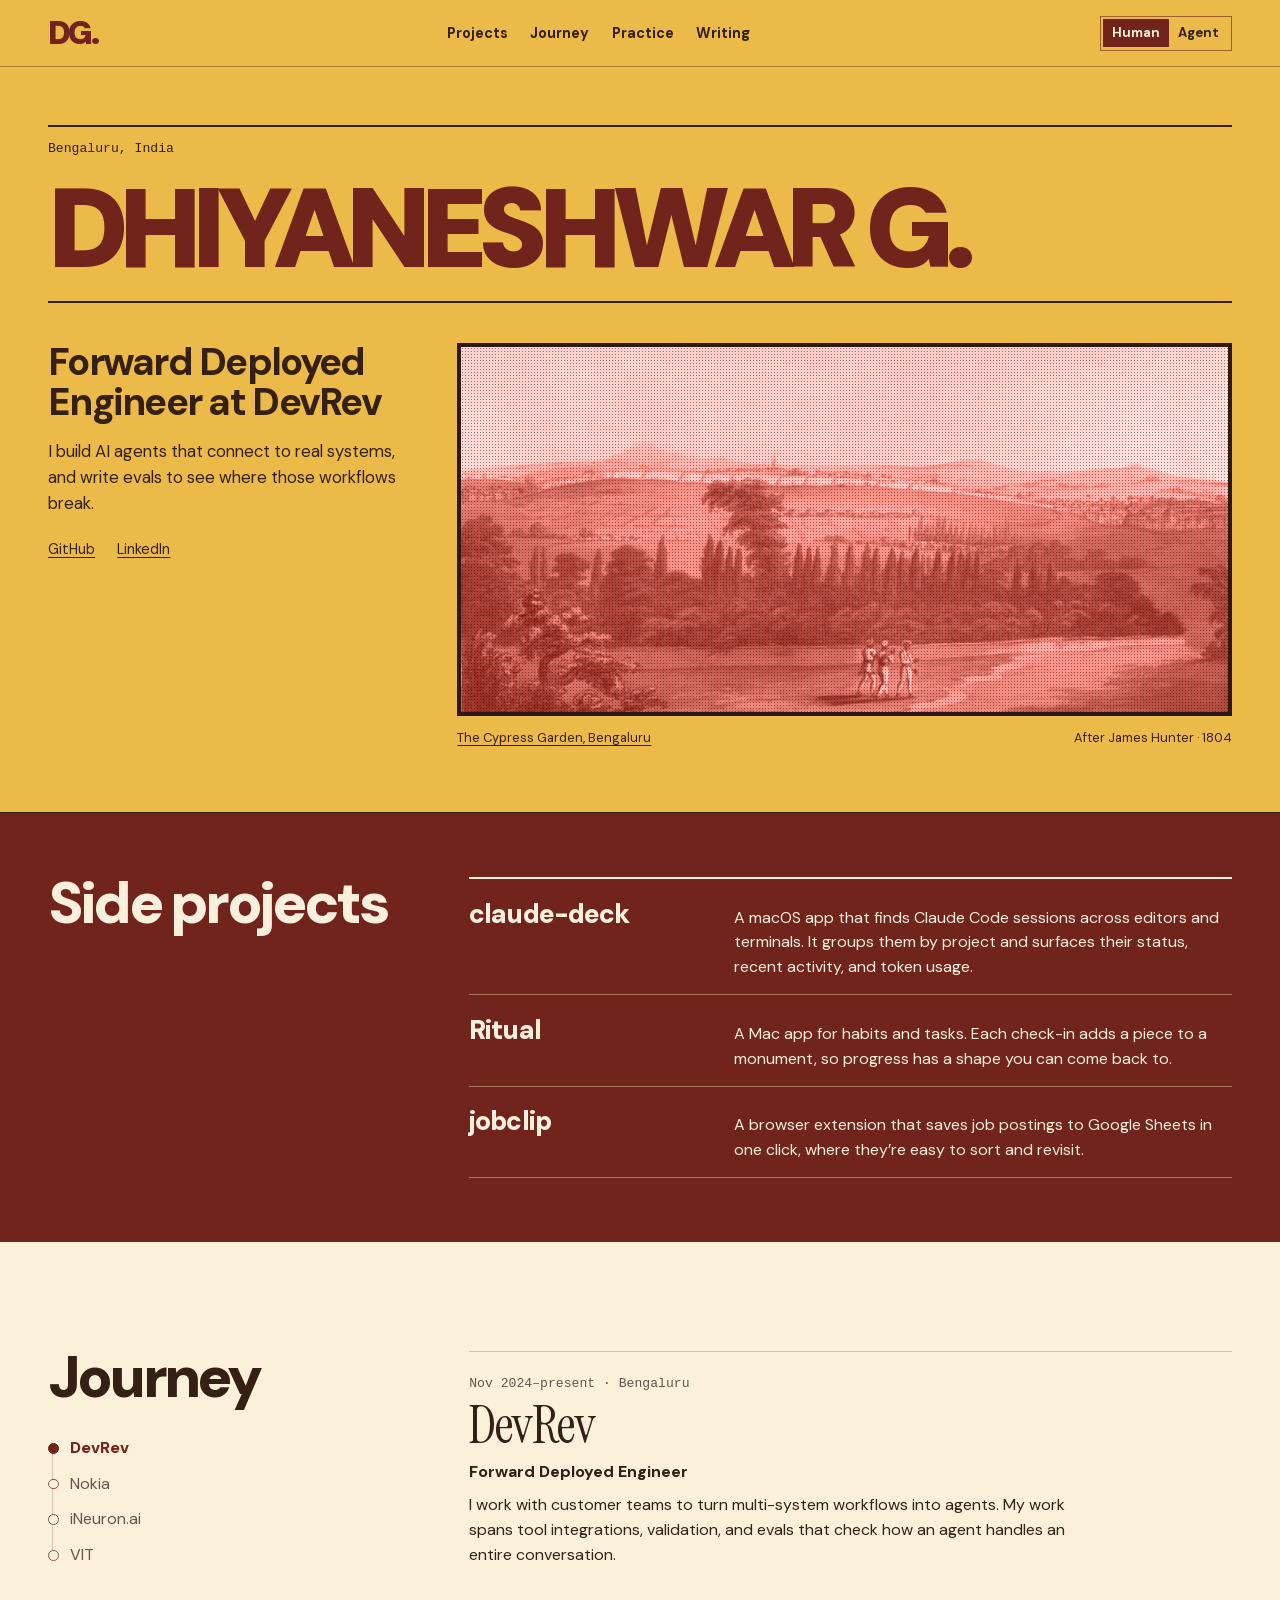
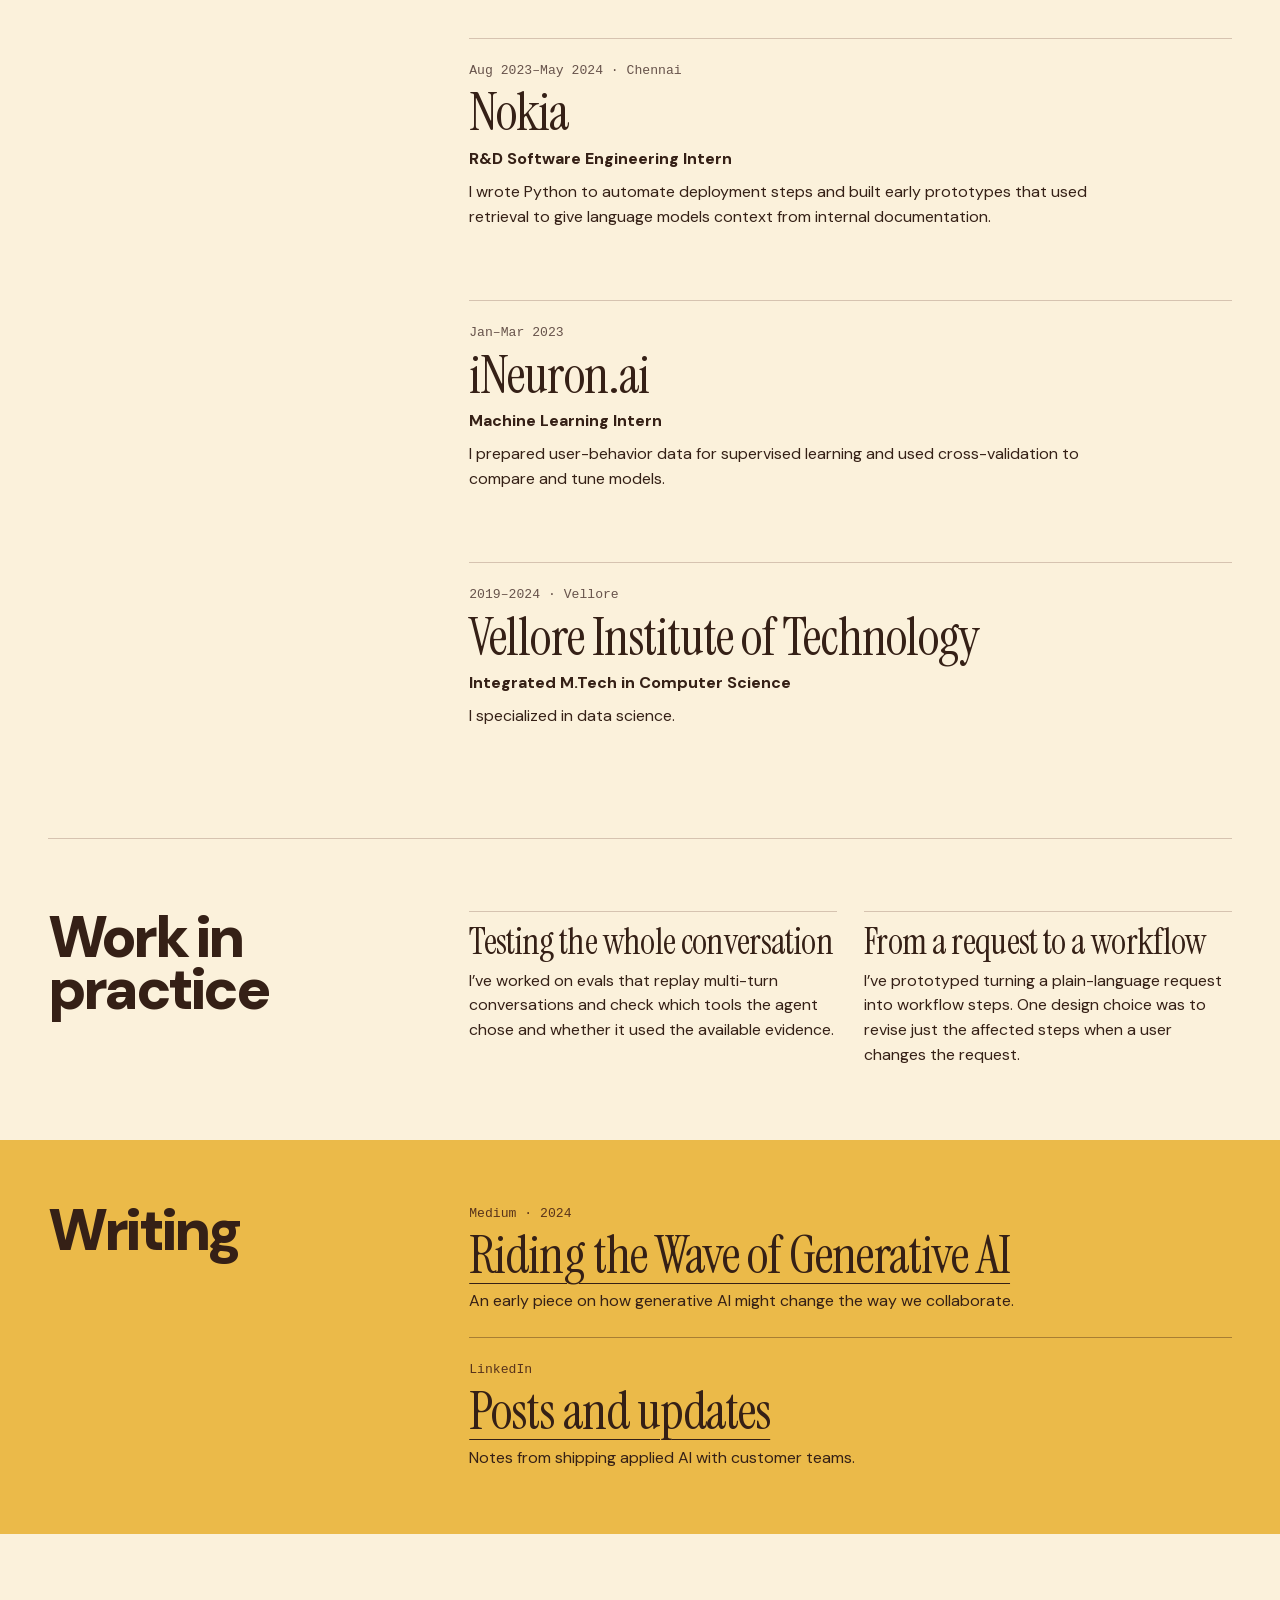
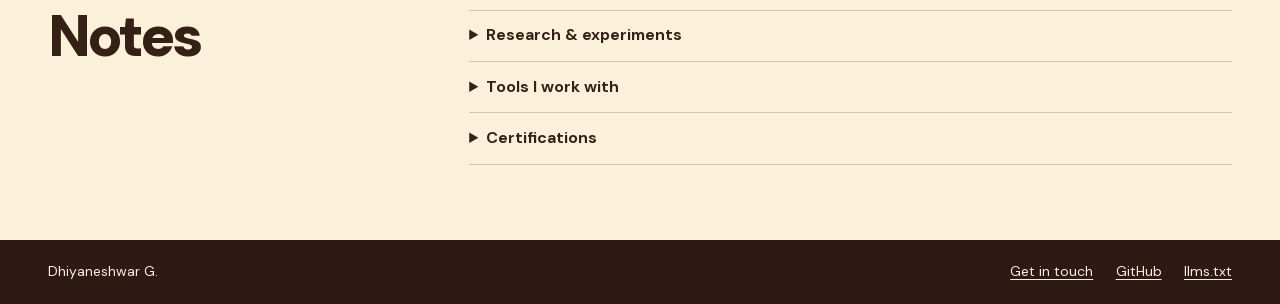
==== commit 0de4c97f: "Unify portfolio navigation and add DG favicon" ====
--- a/index.html
+++ b/index.html
@@ -5,6 +5,8 @@
   <meta name="viewport" content="width=device-width, initial-scale=1">
   <meta name="description" content="Dhiyaneshwar G., Forward Deployed Engineer at DevRev. AI agents, evals, and side projects.">
   <link rel="alternate" type="text/plain" href="llms.txt" title="Portfolio for LLMs">
+  <link rel="icon" type="image/png" sizes="32x32" href="favicon-32.png">
+  <link rel="icon" type="image/png" sizes="64x64" href="favicon-64.png">
   <link rel="stylesheet" href="style.css">
   <link rel="stylesheet" href="paperback.css">
   <title>Dhiyaneshwar G. — Portfolio</title>
--- a/paperback.css
+++ b/paperback.css
@@ -75,3 +75,37 @@
   .paperback .cover h1 { font-size: clamp(2.25rem, 10.5vw, 4.8rem); }
   .paperback .role { max-width: none; }
 }
+
+.paperback .masthead {
+  background: var(--gold);
+  color: var(--ink);
+  border-bottom: 1px solid #43231365;
+  font-family: var(--sans);
+}
+.paperback .masthead .signature {
+  font: 1000 2rem/.95 var(--sans);
+  letter-spacing: -.085em;
+  color: var(--oxblood);
+}
+.paperback .masthead .sections a,
+.paperback .masthead .view a {
+  font-family: inherit;
+  font-weight: 700;
+}
+.paperback .masthead .view {
+  border-color: #70241c9a;
+  border-radius: 0;
+}
+.paperback .masthead .view [aria-current] {
+  background: var(--oxblood);
+  color: var(--cream);
+}
+.paperback .agent-view h1 {
+  font-family: var(--sans);
+  font-weight: 900;
+  letter-spacing: -.065em;
+  color: var(--oxblood);
+}
+@media (max-width: 30rem) {
+  .paperback .masthead .sections { border-top-color: #43231365; }
+}
